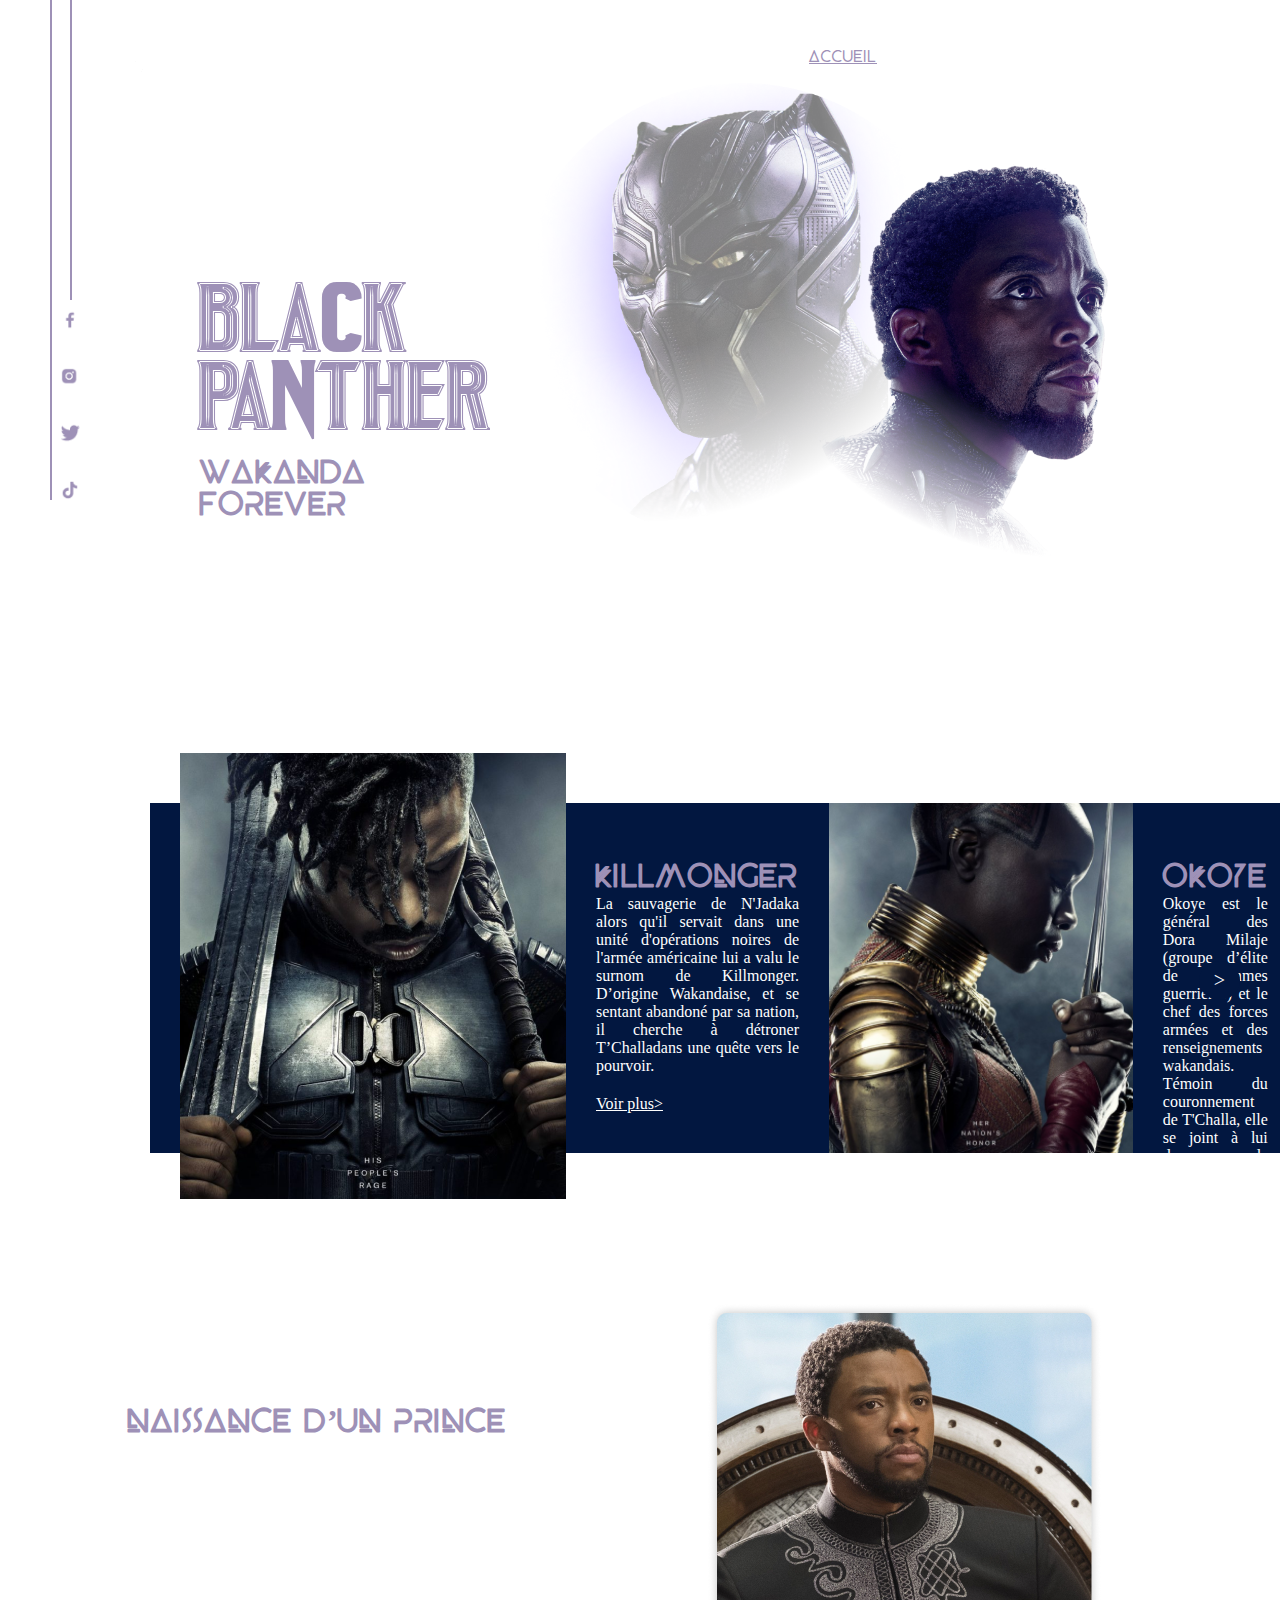
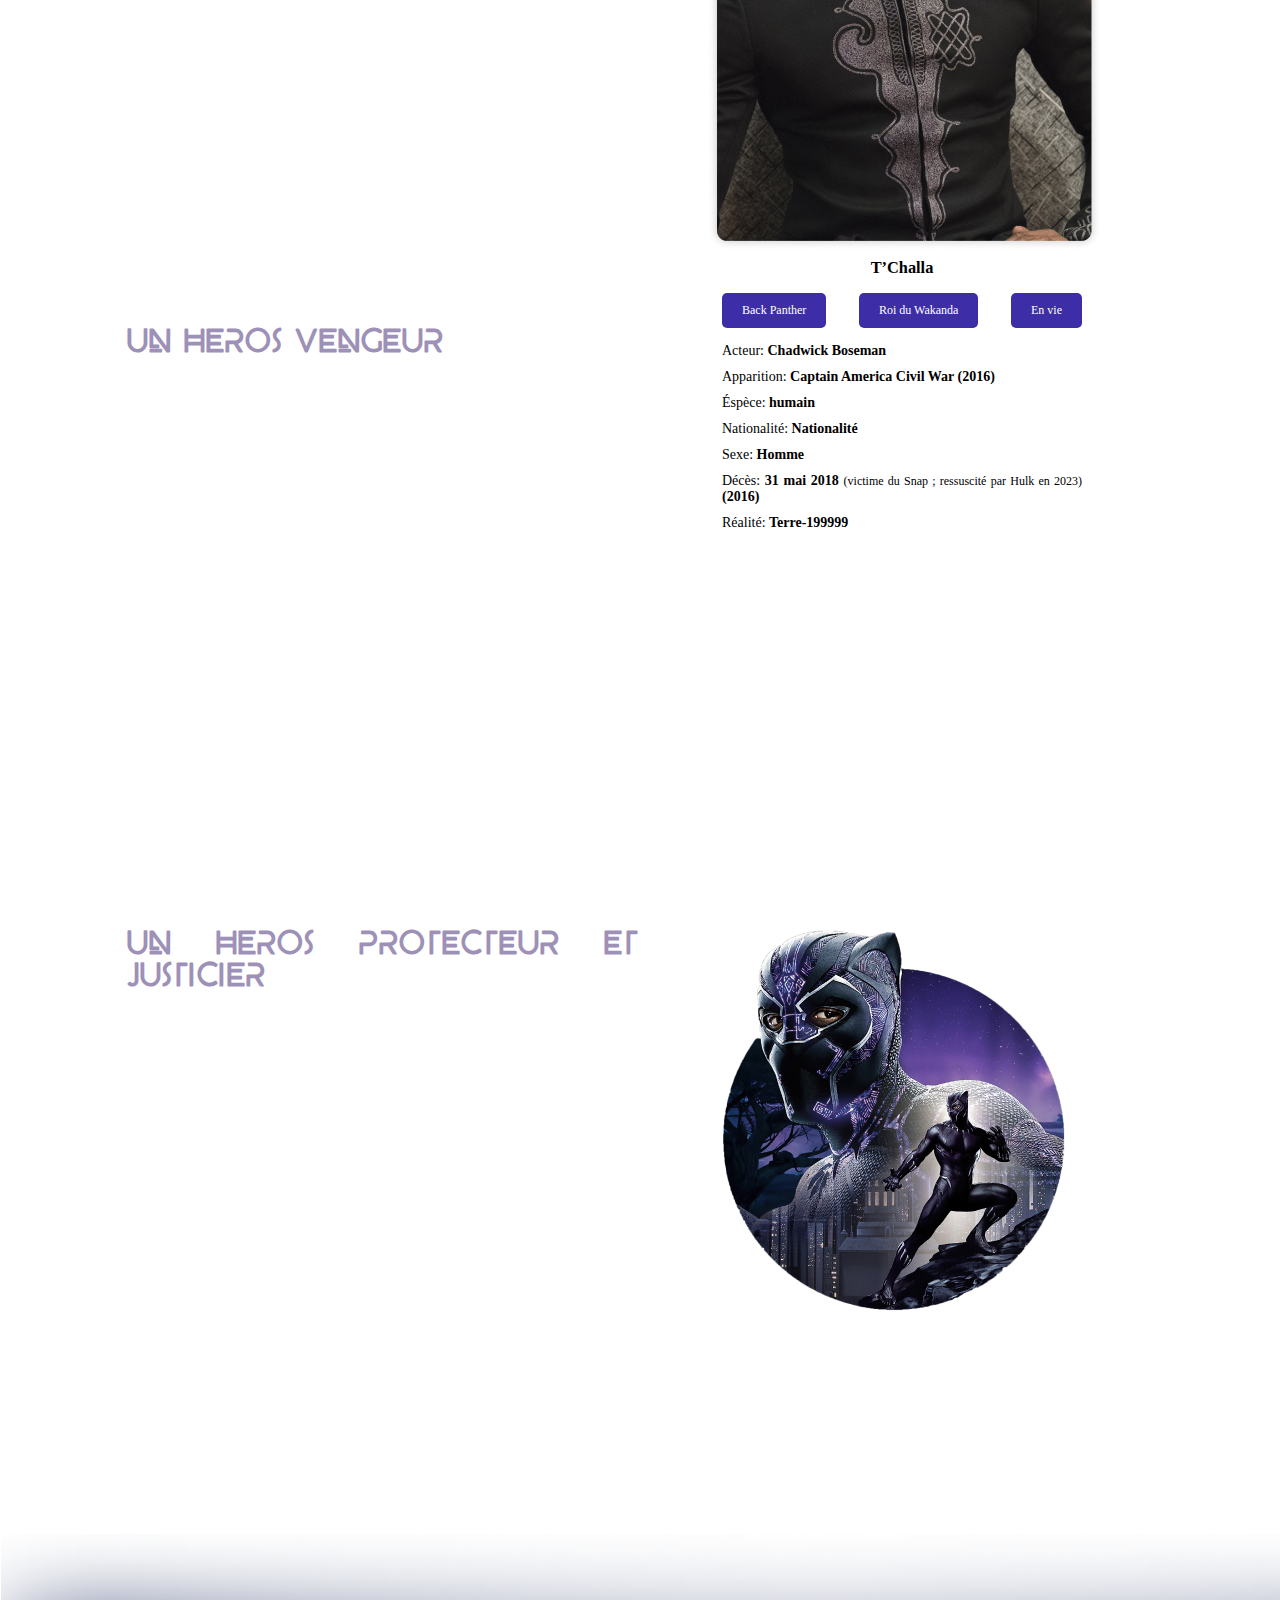
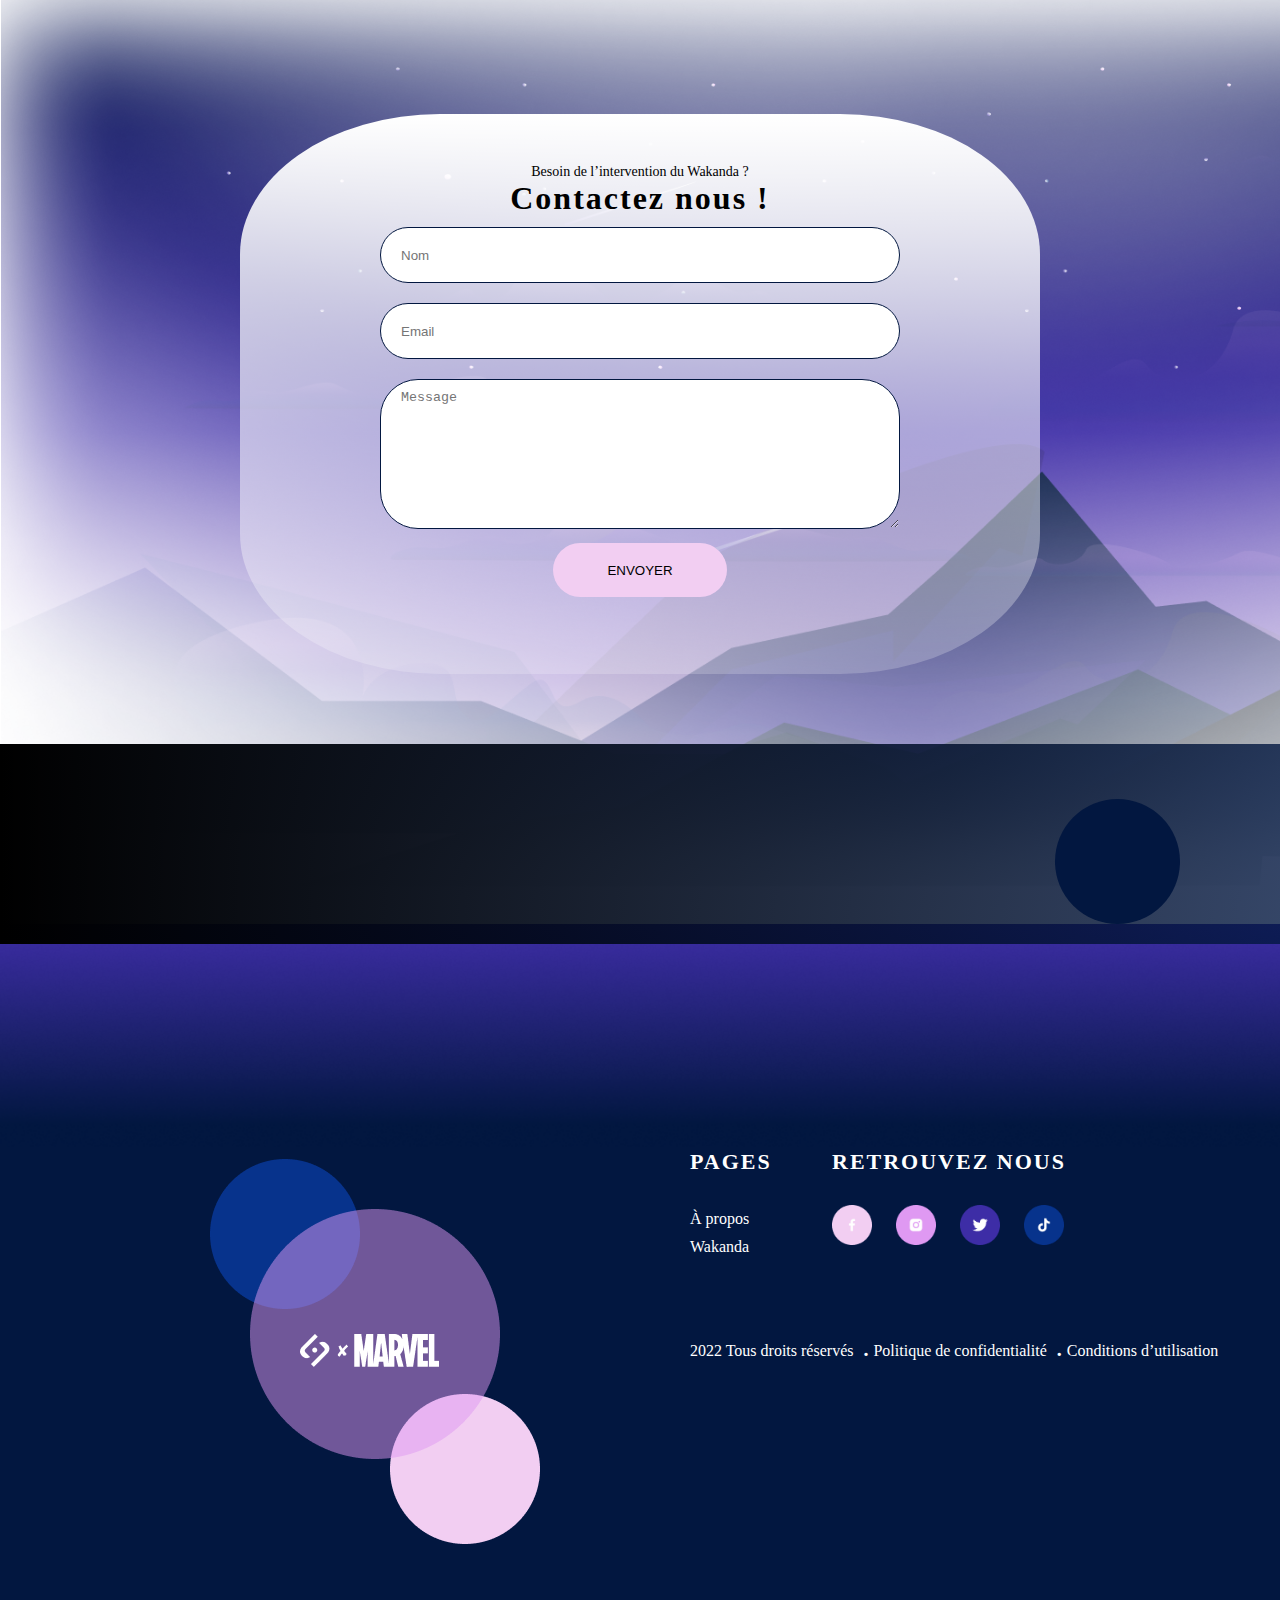
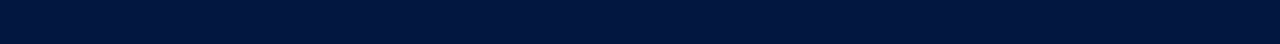
==== index.html @ d8a6af79 "first commit" ====
<!DOCTYPE html>
<html lang="fr">

<head>
  <meta charset="UTF-8">
  <meta http-equiv="X-UA-Compatible" content="IE=edge">
  <meta name="viewport" content="width=device-width, initial-scale=1.0">
  <link rel="stylesheet" href="./assets/css/styles.css">

  <title>BLACK PANTHER</title>
</head>

<body>
  <header>
    <nav>
      <img src="./assets/images/Allpages/footer2.png" alt="logo">
      <div>
        <ul>
          <li> <a href="#" class="active">ACCUEIL</a> </li>
          <li> <a href="./wakanda.html">WAKANDA</a> </li>
          <li> <a href="./enigme.html">ENIGME</a> </li>
        </ul>
      </div>
    </nav>

    <!-- PAGE HERO -->
    <div id="hero">
      <div class="hero-left">
        <h1>BLACK PANTHER</h1>
        <h2>WAKANDA FOREVER</h2>
        <p class="hero-text">
          En plus d'être un film qui fait la part belle aux héroïnes, Black Panther rend
          hommage aux cultures africaine et afro-américaine. On y évoque le racisme,la colonisation et
          les violences contre les afro-américains. Ce film marque tout unegénération, “c’est 100%
          africain et c’est parfait”.
        </p>
        <p class="seemore-link">
          <a href="#">Voir plus> </a>
        </p>
      </div>

      <div class="hero-right">
        <img src="./assets/images/Accueil/Pantherhome1..png" alt="Black Panther">
      </div>
    </div>

    <!-- FLOATING ELEMENT -->
    <div id="floating">
      <div class="line1 lines"></div>
      <div class="line2 lines"></div>
      <div class="side-icons">
        <img src="./assets/images/Allpages/icon_facebook.png" alt="facebook">
        <img src="./assets/images/Allpages/icon_instagram.png" alt="instagram">
        <img src="./assets/images/Allpages/icon_twitter.png" alt="twitter">
        <img src="./assets/images/Allpages/icon_tiktok.png" alt="tiktok">
      </div>
    </div>

  </header>

  <main id="acceuil">
    <!-- DESCRIPTION SECTION -->
    <section id="descritpion-section">
      <div class="next-button">
        <span>></span>
      </div>
      <!-- KILLMONGER -->
      <div class="inside-desc section-killmonger">
        <div class="box-img-killmonger">
          <img src="./assets/images/Accueil/Pantherhome2.png" alt="killmonger">
        </div>
        <div class="inside-text">
          <h2>KILLMONGER</h2>
          <p>
            La sauvagerie de N'Jadaka alors qu'il servait dans une
            unité d'opérations noires de l'armée américaine lui a
            valu le surnom de Killmonger. D’origine Wakandaise,
            et se sentant abandoné par sa nation, il cherche à
            détroner T’Challadans une quête vers le pourvoir.
          </p>
          <p class="seemore-link">
            <a href="#">Voir plus> </a>
          </p>
        </div>
      </div>

      <!-- MIDDLE IMAGE -->
      <div class="inside-desc">
        <img src="./assets/images/Accueil/Pantherhome3.png" alt="image">
      </div>

      <!-- OKOYE -->
      <div class="inside-desc">
        <div class="inside-text">
          <h2>OKOYE</h2>
          <p>
            Okoye est le général des Dora Milaje (groupe d’élite
            de femmes guerrières) et le chef des forces armées et
            des renseignements wakandais. Témoin du couronnement de T'Challa,
            elle se joint à lui dans de nombreuses aventures.
          </p>
          <p class="seemore-link">
            <a href="#">Voir plus> </a>
          </p>
        </div>
        <div class="last-image">
          <img src="./assets/images/Accueil/Pantherhome4.png" alt="killmonger">
        </div>
      </div>
    </section>

    <!-- ARTICLES -->
    <section class="article-container">
      <!-- LEFT SIDE -->
      <div class="left-article">
        <article>
          <!-- PRINCE'S BRITH -->
          <div>
            <h2>Naissance d’un prince</h2>
            <p>
              T'Challa est né au Wakanda, un pays isolationniste situé en Afrique,
              du monarque régnant T'Chaka et de sa femme Ramonda. Il a finalement eu une soeur
              cadette nommée Shuri. S'entraînant toute sa vie pour prendre la place de son père
              en tant que prochain Black Panther, T'Challa est devenu un homme avec un esprit très actif
              et malgré tous les efforts de T'Chaka, une grande aversion pourla politique.
            </p>
            <p>
              T'Challa est poli, respectueux et très attentionné envers les gens qu'il côtoie et qu'il considère comme
              ses amis. Il est démontré qu'il a un grand respect envers les autres, en particulier envers son père,
              T'Chaka.
              Il honore la tradition et les principes du Wakanda et est prêt à agir chaque fois quecela est nécessaire.À
              la mort de
              son père, il était disposé et prêt à prendre la place qui lui revenait en tant que roi du Wakanda. Bien
              qu'il ne semble pas
              privilégier les combats, il a très vite tenté de venger la mort de son père. Combattant honorable,
              T'Challa respecte ses
              adversaires et est prêt à épargner la vie de ses ennemis. Cela étant dit,il n'est pas opposé à tuer ses
              adversaires dans un
              combat et n'essaie pas toujours d'éviter les mesures mortelles de les neutraliser.
            </p>
            <p class="citation">
              « Toute ma vie, je l'ai regardé porter le costume. Il pouvait soulever un homme à une seule main et courir
              aussi vite qu'un zèbre. Puis il m'a dit qu'il était trop vieux pour continuer à endosser le rôle de Black
              Panther; il me l'a
              alors passé afin de simplement rester roi.
              <br />
              - Il me disait qu'il ne pouvait plus rentrer dans le costume. » <br />
              - T'Challa et Zuri
            </p>
          </div>

          <!-- A HERO -->
          <div>
            <h2>un heros vengeur</h2>
            <p class="citation">
              « La mort, dans notre culture, n'est pas la fin. Pour nous, c'est plutôt un point de départ. Le défunt n'a
              qu'à tendre les
              bras; et Bast et Sekhmet le guident jusqu'à l'entrée de la grande vallée où il résidera à tout jamais.
              <br />
              – C'est une vision très pacifique. <br />
              – À l'image de mon père. Je ne suis pas mon père. » <br />
              — T'Challa et Natasha Romanoff
            </p>
            <p>
              Suite à la mort de son père dans l'attentat à la bombe orchestré par Helmut Zemo, terroriste souhaitant la
              chute des Avengers, T'Challa avait entrepris de tuer le Soldat de l'hiver, qui était largement considéré
              (à tort)
              comme responsable de l'attaque. Au cours de sa tentative de trouver le Soldat de l'hiver, Black Panther
              avait rejoint une
              guerre civile entre les Avengers,où il s'était rangé du côté d'Iron Man. T’Challa est alors animé par son
              désir de vengeance de la
              mort de son père, ce qu’ilpartage avec Iron Man, tous deux victimes del’assassinat de leurs parents.
            </p>
            <p>
              Cependant, Black Panther apprend finalement en capturant Zemo, que c’était lui le seul responsable de la
              mort de son
              père, et que le Soldat de l’hiver n’était alors qu’une arme entre les mains de Zemo. Se rendant compte de
              la supercherie ainsi que de la voie sombre de la vengeance, T’Challa se promet de ne plus permettre aux
              désirs de
              vengeance de le consumer à nouveau.
            </p>
            <p class="citation">
              « Quelle est la meilleure façon de protéger le Wakanda ? Je dois devenir un grand roi baba, comme tu
              l'étais. <br />
              – Tu devras lutter. Pour ça, il te faudra t'entourer de personnes de confiance. Tu es un homme bon, avec
              un grand
              coeur. C'est difficile pour un homme bon d'être roi. » <br />
              — T'Challa et T'Chaka
            </p>
          </div>

          <!-- A HERO A PROTECTOR -->
          <div>
            <h2>un heros PROTECTEUR ET JUSTICIER</h2>
            <p class="citation">
              « Tu as eu tort ! Vous avez tous eu tort ! Il ne fallait pas tourner le dos au reste du monde. Nous avons
              laissé la peur
              d’être découverts nous empêcher de faire ce qui était juste. Non père, non je ne peux pas rester ici avec
              toi. Tant qu’il
              sera sur le trône, je ne saurai trouver le repos. C’est un monstre et c’est nous qui l’avons créé. Il faut
              que je reprenne
              le pouvoir, il le faut ! Il faut que je corrige ces injustices. » <br />
              - T'Challa à T'Chaka
            </p>
            <p>
              Il y a des siècles, alors que cinq tribus africaines se disputaient une météorite composée de vibranium
              métallique
              extraterrestre, un chaman guerrier Bashenga, guidé par la déesse panthère Bast, ingère une herbe en forme
              de cœur
              affectée par le métal et acquiert des capacités surhumaines. Devenu le premier "Black Panther", il unit
              toutes les tribus sauf
              la tribu des Jabari, et forme la nation du Wakanda. Au fil du temps, les Wakandains utilisent le vibranium
              pour développer
              une technologie de pointe tout en s'isolant du reste du monde et en se faisant passer pour un pays du
              tiers monde
            </p>
            <p>
              Après les événements qui se sont déroulés dans "Captain America : Civil War", T'Challa revient chez lui
              prendre sa place sur
              le trône du Wakanda, une nation africaine technologiquement très avancée. Néanmoins, T’Challa se retrouve
              rapidement
              mis au défi pour obtenir le trône. Une fois couronné il espère accomplir une tâche que son père n’aura pas
              pu mener à son
              terme : capturer Ulysse Klaw un voleur qui a volé du vibranium. Cette traque l’amènera à faire équipe avec
              l’agent de la CIA
              Everett Ross et les membres de la Dora Milaje, les forces spéciales du Wakanda. Il découvira également un
              secret enfoui
              sur sa famille qui lui fera prendre conscience de la nécessité de s’ouvrir au monde exterieur afin de ne
              pas répeter les
              erreurs de son père.
            </p>
          </div>
        </article>
      </div>

      <!-- RIGHT SIDE -->
      <div class="right-article">

        <div class="card">

          <div class="card-img">
            <img src="./assets/images/Accueil/Pantherhome5.png" alt="T’Challa">
          </div>

          <div class="card-description">
            <h3>T’Challa</h3>
            <div class="card-buttons">
              <span>Back Panther</span>
              <span>Roi du Wakanda</span>
              <span>En vie</span>
            </div>
            <ul>
              <li>Acteur: <b>Chadwick Boseman</b></li>
              <li>Apparition: <b>Captain America Civil War (2016)</b></li>
              <li>Éspèce: <b>humain</b></li>
              <li>Nationalité: <b>Nationalité</b></li>
              <li>Sexe: <b>Homme</b></li>
              <li>
                Décès: <b>31 mai 2018 </b> <span class="card-mini-text"> (victime du Snap ; ressuscité par Hulk
                  en 2023) </span>
                <b> (2016)</b>
              </li>
              <li>Réalité: <b>Terre-199999</b></li>
            </ul>
          </div>

        </div>

        <div class="after-card">
          <img src="./assets/images/Accueil/Pantherhome6.png" alt="T’Challa">
        </div>

      </div>
    </section>
    <div class="clearfix"></div>
    <!-- CONTACT SECTION -->
    <div id="contact-section">
      <div class="box-contact">
        <div>
          <p>Besoin de l’intervention du Wakanda ?</p>

          <h2>Contactez nous ! </h2>
          <form action="">
            <div>
              <input type="text" class="contact-input input-text" name="" id="" placeholder="Nom">
            </div>
            <div>
              <input type="email" class="contact-input input-text" name="" id="" placeholder="Email">
            </div>
            <div>
              <textarea name="" id="" cols="30" rows="10" class="contact-input input-area"
                placeholder="Message"></textarea>
            </div>
            <div class="send-button">
              <input type="submit" value="ENVOYER">
            </div>
          </form>
        </div>
      </div>
    </div>

  </main>
  <footer>
    <div class="black-banner"></div>
    <div class="circle-banner"></div>

    <div class="footer-left">
      <img src="./assets/images/Allpages/footer1.png" class="circle-image" alt="cercles">
      <img src="./assets/images/Allpages/footer2.png" class="marvel-image" alt="marvel">
    </div>

    <div class="footer-right">
      <div class="up-part">
        <div>
          <h3>PAGES</h3>
          <p>À propos</p>
          <p>Wakanda</p>
        </div>
        <div class="box-icons">
          <h3>RETROUVEZ NOUS</h3>
          <div class="footer-icons">
            <img src="./assets/images/Allpages/footer3.png" alt="facebook">
            <img src="./assets/images/Allpages/footer4.png" alt="instagram">
            <img src="./assets/images/Allpages/footer5.png" alt="twitter">
            <img src="./assets/images/Allpages/footer6.png" alt="tiktok">
          </div>
        </div>

      </div>
      <div class="down-part">
        <ul>
          <li>2022 Tous droits réservés</li>
          <li> <span class="dots">.</span> Politique de confidentialité</li>
          <li> <span class="dots">.</span> Conditions d’utilisation</li>
        </ul>
      </div>
    </div>
  </footer>
</body>

</html>
---- assets/css/styles.css ----
@charset "UTF-8";
@font-face {
  font-family: "panthera";
  src: url("../fonts/PantheraRegular-MVZ9J.ttf");
}
@font-face {
  font-family: "beyno";
  src: url("../fonts/BEYNO.otf");
}
@font-face {
  font-family: "wakanda";
  src: url("../fonts/WakandaForever-Regular.ttf");
}
:root {
  --white-color: #FFF;
  --light-pink: #F2CEF2;
  --gray-color: #9E91B7;
  --light-purple: #DF99F2;
  --middle-purple: #3D2DA6;
  --middle-blue: #07338C;
  --middle-black: #021740;
}

* {
  margin: 0;
  padding: 0;
  box-sizing: border-box;
}

body {
  background-image: url("../images/Allpages/arrière_plan.png");
  background-position: top center;
  background-repeat: no-repeat;
  background-size: cover;
  color: var(--white-color);
  font-family: "cantarell";
  text-align: justify;
  display: block;
}
body h1,
body h2 {
  color: var(--gray-color);
}
body h1 {
  font-family: "panthera";
  font-size: 68px;
}
body h2 {
  font-family: "beyno";
  font-size: 32px;
}
body .citation {
  font-size: 14px;
}

nav li a {
  cursor: pointer;
  text-decoration: none;
  color: var(--white-color);
}

.nav-wakanda {
  padding: 25px 0 50px 0;
}

.active {
  color: var(--gray-color);
  text-decoration: underline;
}

header {
  position: relative;
}
header nav {
  font-family: "beyno", "cantarell";
  color: var(--white-color);
  display: flex;
  justify-content: space-between;
  width: 85%;
  margin: 0 auto;
  padding-top: 50px;
}
header nav div ul {
  list-style: none;
}
header nav div ul li {
  display: inline;
  padding-right: 50px;
}
header #hero {
  position: relative;
  height: 80vh;
}
header #hero h2 {
  padding: 20px 0;
  padding-bottom: 30px;
}
header #hero .hero-left {
  position: relative;
  float: left;
  width: 40%;
  height: 100%;
  padding: 200px 0;
  padding-left: 200px;
}
header #hero .hero-left .hero-text {
  padding-right: 70px;
  text-align: justify;
}
header #hero .hero-right {
  position: relative;
  float: left;
  width: 60%;
  height: 100%;
}
header #hero .hero-right img {
  position: relative;
  width: 100%;
}
header #hero div a {
  padding-top: 20px;
  color: var(--white-color);
}
header #floating .lines {
  position: absolute;
  top: 0;
  width: 2px;
  background-color: var(--gray-color);
}
header #floating .line1 {
  left: 50px;
  height: 500px;
}
header #floating .line2 {
  left: 70px;
  height: 300px;
}
header #floating .side-icons {
  height: 190px;
  position: absolute;
  top: 310px;
  left: 60px;
  display: flex;
  flex-direction: column;
  justify-content: space-between;
}
header #floating .side-icons img {
  width: 20px;
}
header #hero-wakanda {
  background: url("../images/Wakanda/Pantherwakanda1.png");
  background-repeat: no-repeat;
  background-size: cover;
  object-fit: cover;
  height: 100vh;
  width: 100%;
  position: relative;
}
header #hero-wakanda .hero-text {
  width: 50%;
  padding: 300px 50px 0 200px;
}
header #hero-wakanda .hero-text h1 {
  font-family: "beyno";
  font-weight: 100;
}
header #hero-wakanda .hero-text h2 {
  font-family: "wakanda";
  letter-spacing: 10px;
}
header #hero-wakanda .hero-text p {
  padding: 50px 0;
  width: 450px;
}

.seemore-link {
  padding-top: 20px;
}
.seemore-link a {
  color: var(--white-color);
}

.clearfix {
  clear: both;
}

.contact-input {
  width: 520px;
  height: 56px;
  border-radius: 38px;
  color: black;
  border: 1px solid var(--middle-black);
  padding: 10px 0 0 20px;
  margin: 10px 0;
}

.input-text {
  padding-top: 0;
}

input[type=submit] {
  width: 174px;
  height: 54px;
  border-radius: 38px;
  background-color: var(--light-pink);
  border: none;
}
input[type=submit]:hover {
  box-shadow: 0 0 10px var(--middle-blue);
}

main#acceuil #descritpion-section {
  position: relative;
  display: flex;
  height: 350px;
  margin-left: 150px;
  margin-bottom: 150px;
  background-color: var(--middle-black);
}
main#acceuil #descritpion-section .next-button {
  position: absolute;
  top: 45%;
  right: 40px;
  background-color: var(--middle-black);
  z-index: 2;
  font-size: 20px;
  padding: 8px 15px;
  border-radius: 50%;
}
main#acceuil #descritpion-section .inside-desc {
  display: flex;
}
main#acceuil #descritpion-section .inside-desc .last-image {
  position: relative;
}
main#acceuil #descritpion-section .inside-desc .last-image img {
  height: 100%;
}
main#acceuil #descritpion-section .inside-text {
  padding: 60px 30px;
  text-align: justify;
  font-size: 16px;
}
main#acceuil #descritpion-section .box-img-killmonger {
  position: relative;
  padding-left: 30px;
}
main#acceuil #descritpion-section .box-img-killmonger img {
  margin-top: -50px;
}
main#acceuil .article-container {
  width: 80%;
  margin: 0 auto;
  position: relative;
}
main#acceuil .article-container article p {
  padding: 20px 0;
}
main#acceuil .article-container .left-article,
main#acceuil .article-container .right-article {
  float: left;
  width: 50%;
  position: relative;
}
main#acceuil .article-container .left-article {
  padding-top: 100px;
}
main#acceuil .article-container .right-article {
  position: relative;
  display: flex;
  flex-direction: column;
  justify-content: space-between;
  height: auto;
}
main#acceuil .article-container .right-article .card {
  color: black;
  width: 500px;
  margin: 0 0 0 auto;
}
main#acceuil .article-container .right-article .card .card-img {
  position: absolute;
  top: 0;
  right: 50px;
}
main#acceuil .article-container .right-article .card-description {
  margin-top: 300px;
  background-color: var(--white-color);
  padding: 250px 70px 100px 70px;
  border-radius: 10px;
  font-size: 14px;
}
main#acceuil .article-container .right-article .card-description ul li {
  list-style: none;
  padding: 5px 0;
}
main#acceuil .article-container .right-article .card-description h3 {
  padding: 5px 0;
  text-align: center;
}
main#acceuil .article-container .right-article .card-description .card-mini-text {
  font-size: 12px;
}
main#acceuil .article-container .right-article .card-description .card-buttons {
  padding: 10px 0;
  display: flex;
  justify-content: space-between;
}
main#acceuil .article-container .right-article .card-description .card-buttons span {
  background-color: var(--middle-purple);
  color: var(--white-color);
  padding: 10px 20px;
  font-size: 12px;
  border-radius: 5px;
}
main#acceuil .article-container .right-article .after-card {
  position: relative;
  padding-top: 250px;
  display: flex;
  justify-content: flex-end;
}
main#acceuil #contact-section {
  background: url("../images/Accueil/Pantherhome7.png");
  background-repeat: no-repeat;
  background-size: cover;
  height: 110vh;
  display: flex;
  justify-content: center;
  padding: 180px 0 250px 0;
}
main#acceuil #contact-section .box-contact {
  color: black;
  background: linear-gradient(to bottom, #fff, rgba(255, 255, 255, 0.2));
  width: 800px;
  border-radius: 25%;
  padding: 50px 0;
  display: flex;
  justify-content: center;
}
main#acceuil #contact-section .box-contact div p,
main#acceuil #contact-section .box-contact div h2 {
  text-align: center;
  font-family: "cantarell";
}
main#acceuil #contact-section .box-contact div p {
  font-size: 14px;
}
main#acceuil #contact-section .box-contact h2 {
  color: black;
  letter-spacing: 2px;
}
main#acceuil #contact-section .box-contact .input-area {
  height: 150px;
}
main#acceuil #contact-section .box-contact .send-button {
  display: flex;
  justify-content: center;
}

footer {
  background-image: url("../images/Allpages/back_footer.png");
  background-repeat: no-repeat;
  background-size: cover;
  display: flex;
  height: 80vh;
  position: relative;
}
footer .footer-left {
  position: relative;
  width: 50%;
}
footer .footer-left .circle-image {
  position: absolute;
  bottom: 100px;
  right: 100px;
}
footer .footer-left .marvel-image {
  position: absolute;
  top: 57%;
  right: 200px;
}
footer .footer-right {
  width: 50%;
  padding: 225px 50px;
}
footer .footer-right .up-part {
  display: flex;
  justify-content: space-between;
  width: 80%;
  padding-bottom: 70px;
}
footer .footer-right .up-part h3 {
  font-size: 22px;
  letter-spacing: 2px;
  padding-bottom: 30px;
}
footer .footer-right .up-part p {
  padding: 5px 0;
}
footer .footer-right .up-part .box-icons {
  width: 300px;
}
footer .footer-right .up-part .box-icons h3 {
  padding-left: 10px;
}
footer .footer-right .up-part .footer-icons img {
  padding: 0 10px;
  width: 60px;
}
footer .footer-right .down-part li {
  display: inline;
  padding-right: 5px;
}
footer .footer-right .down-part .dots {
  font-size: 28px;
}
footer .black-banner {
  background: linear-gradient(to right, black, rgba(2, 23, 64, 0.8));
  width: 100%;
  height: 200px;
  position: absolute;
  top: -180px;
}
footer .circle-banner {
  width: 125px;
  height: 125px;
  border-radius: 50%;
  position: absolute;
  top: -125px;
  right: 100px;
  background-color: var(--middle-black);
}

#hero-enigme {
  display: flex;
}
#hero-enigme .hero-left {
  width: 60%;
}
#hero-enigme .hero-left img {
  margin-top: -200px;
}
#hero-enigme .hero-right {
  width: 40%;
  padding-top: 300px;
  position: relative;
}
#hero-enigme .hero-right h2 {
  font-size: 60px;
  letter-spacing: 5px;
}
#hero-enigme .hero-right .hero-circle img.circle {
  position: absolute;
  bottom: 100px;
  right: 0;
  height: 50%;
  width: 110%;
}
#hero-enigme .hero-right .hero-circle img.line {
  position: absolute;
  bottom: 150px;
  right: 0;
  width: 110%;
}
#hero-enigme .hero-right .hero-circle .circle-text {
  position: absolute;
  bottom: 305px;
  right: 150px;
  width: 78%;
}

main#enigme {
  padding: 0 250px 250px 250px;
}
main#enigme .text-main-enigme {
  font-family: "wakanda";
  font-size: 43px;
  word-spacing: 20px;
}
main#enigme .wakanda {
  font-family: "wakanda";
  text-transform: uppercase;
}
main#enigme .text-wakanda {
  letter-spacing: 2px;
}
main#enigme h2 {
  padding-bottom: 50px;
}
main#enigme .enigme-text-left > p {
  padding: 15px 0;
}
main#enigme .box-main {
  display: flex;
}
main#enigme .box-main .enigme-text-left {
  width: 100%;
}
main#enigme .box-main .enigme-text-left .answer {
  padding-top: 100px;
}
main#enigme .box-main .enigme-text-left .answer p {
  padding: 10px 0;
}
main#enigme .box-main .enigme-text-left .answer .contact-input {
  color: var(--light-pink);
  background: none;
  border: 1px solid var(--light-pink);
}
main#enigme .box-main .enigme-text-left .answer input[type=submit]:hover {
  box-shadow: 0 0 20px var(--light-pink);
}
main#enigme .box-main .enigme-text-left .answer .send-button {
  padding-top: 50px;
  display: flex;
  justify-content: center;
  width: 85%;
}
main#enigme .box-main .enigme-text-right {
  position: relative;
}
main#enigme .box-main .enigme-text-right img {
  position: absolute;
  top: -80px;
  right: -80px;
  width: 100%;
}
main#enigme .box-main .enigme-text-right .text-wrapper {
  text-align: center;
  padding: 80px 10px 0 200px;
}
main#enigme .box-main .enigme-text-right .text-wrapper .subtitle {
  padding-bottom: 20px;
}

main#wakanda {
  display: flex;
  width: 80%;
  margin: 0 auto;
  padding: 200px 0 100px 0;
  position: relative;
}
main#wakanda h2 {
  font-weight: 100;
}
main#wakanda .left-section, main#wakanda .right-section {
  z-index: 2;
}
main#wakanda .left-section p, main#wakanda .right-section p {
  padding: 20px 0;
}
main#wakanda .left-section div.padded, main#wakanda .right-section div.padded {
  padding: 50px 0;
}
main#wakanda .left-section {
  width: 100%;
  padding-right: 50px;
}
main#wakanda .right-section {
  width: 100%;
  padding-left: 100px;
}
main#wakanda img.img-to-background {
  position: absolute;
  top: 0;
  border-radius: 50%;
  opacity: 0.4;
  background: var(--middle-black);
}

/*# sourceMappingURL=styles.css.map */
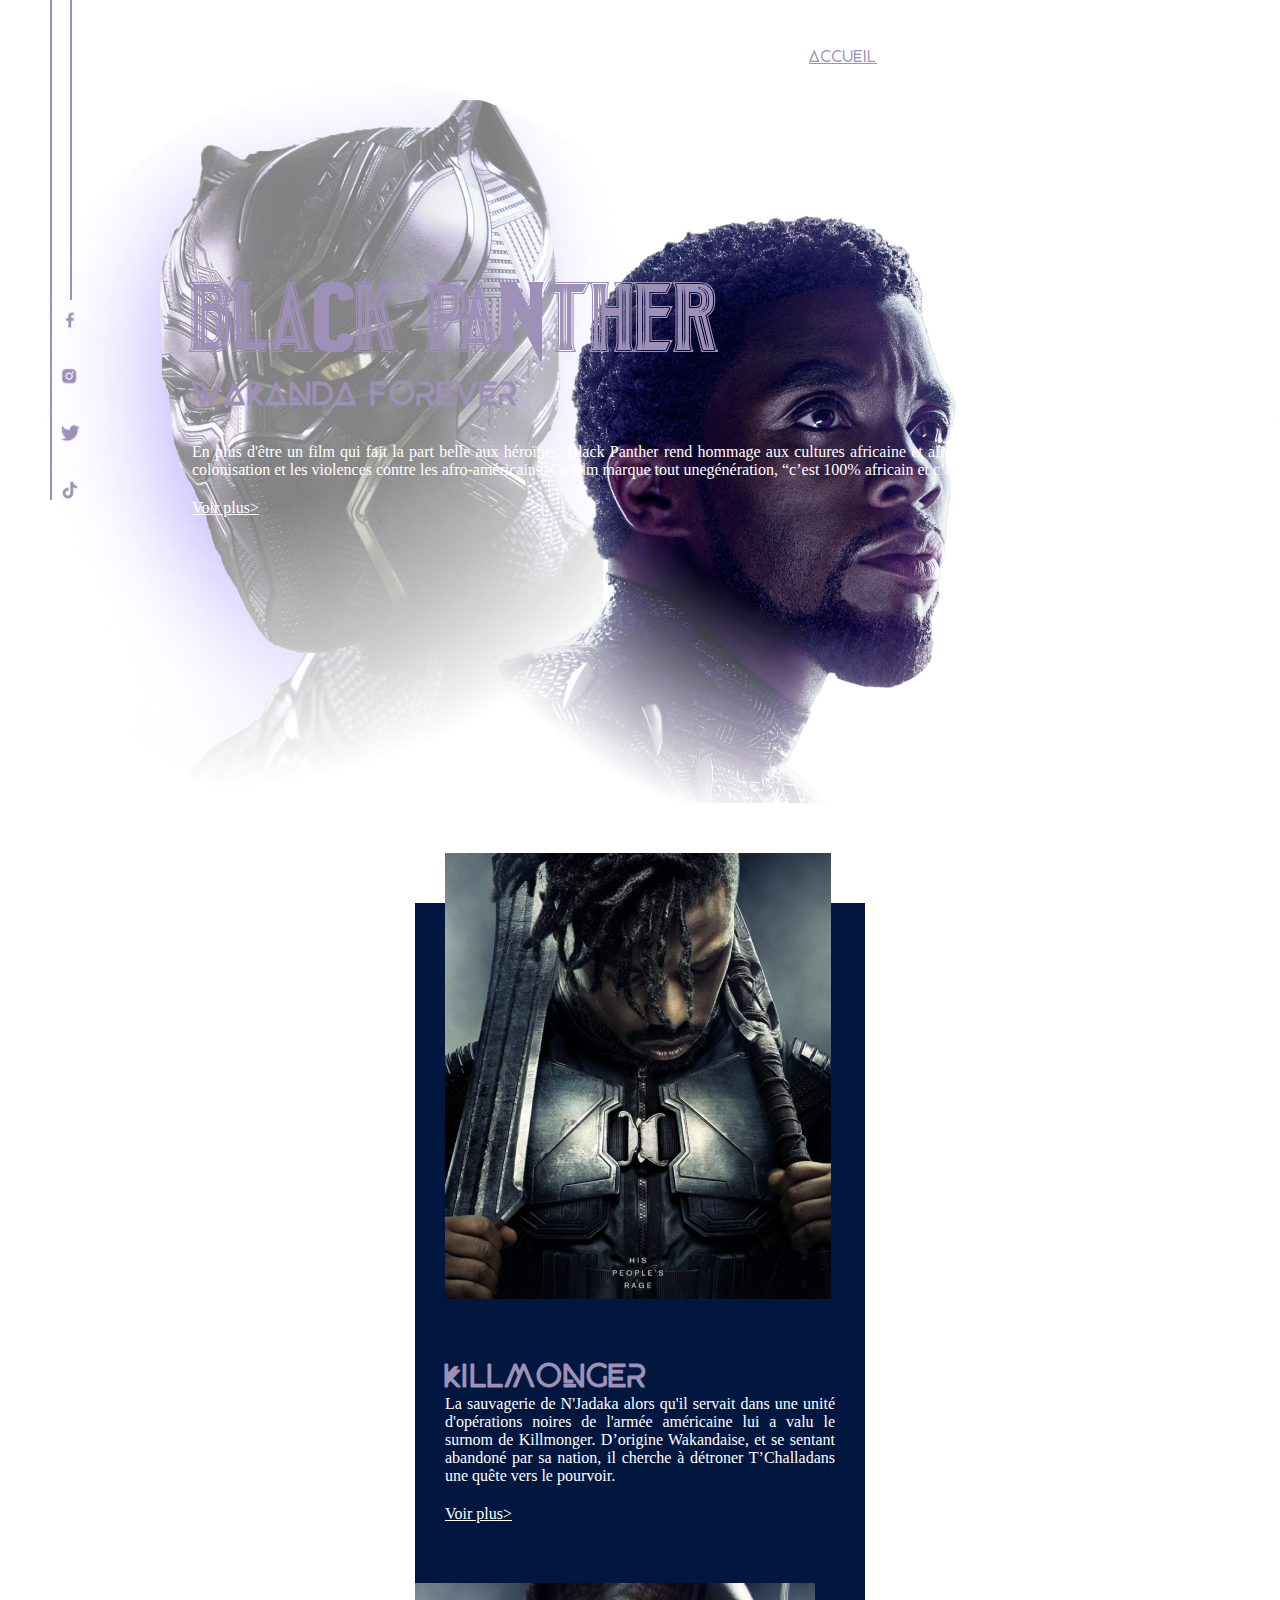
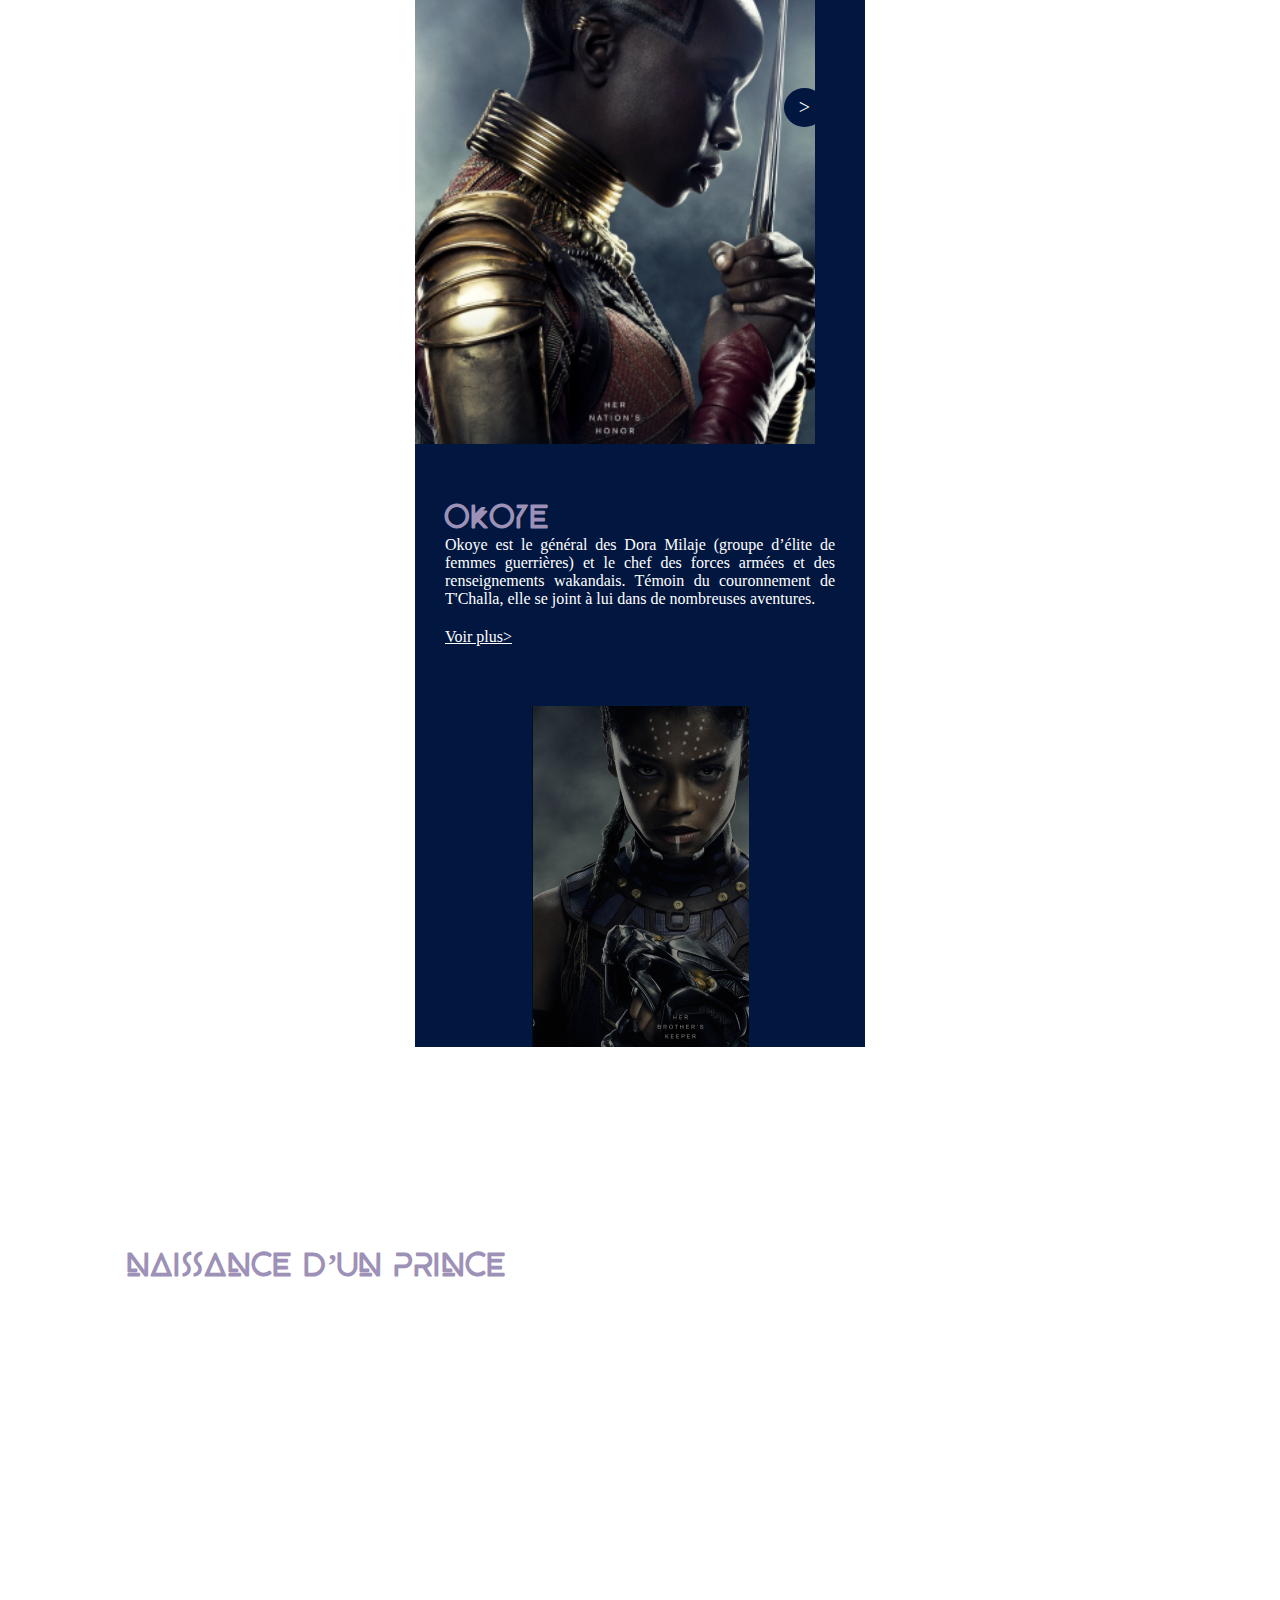
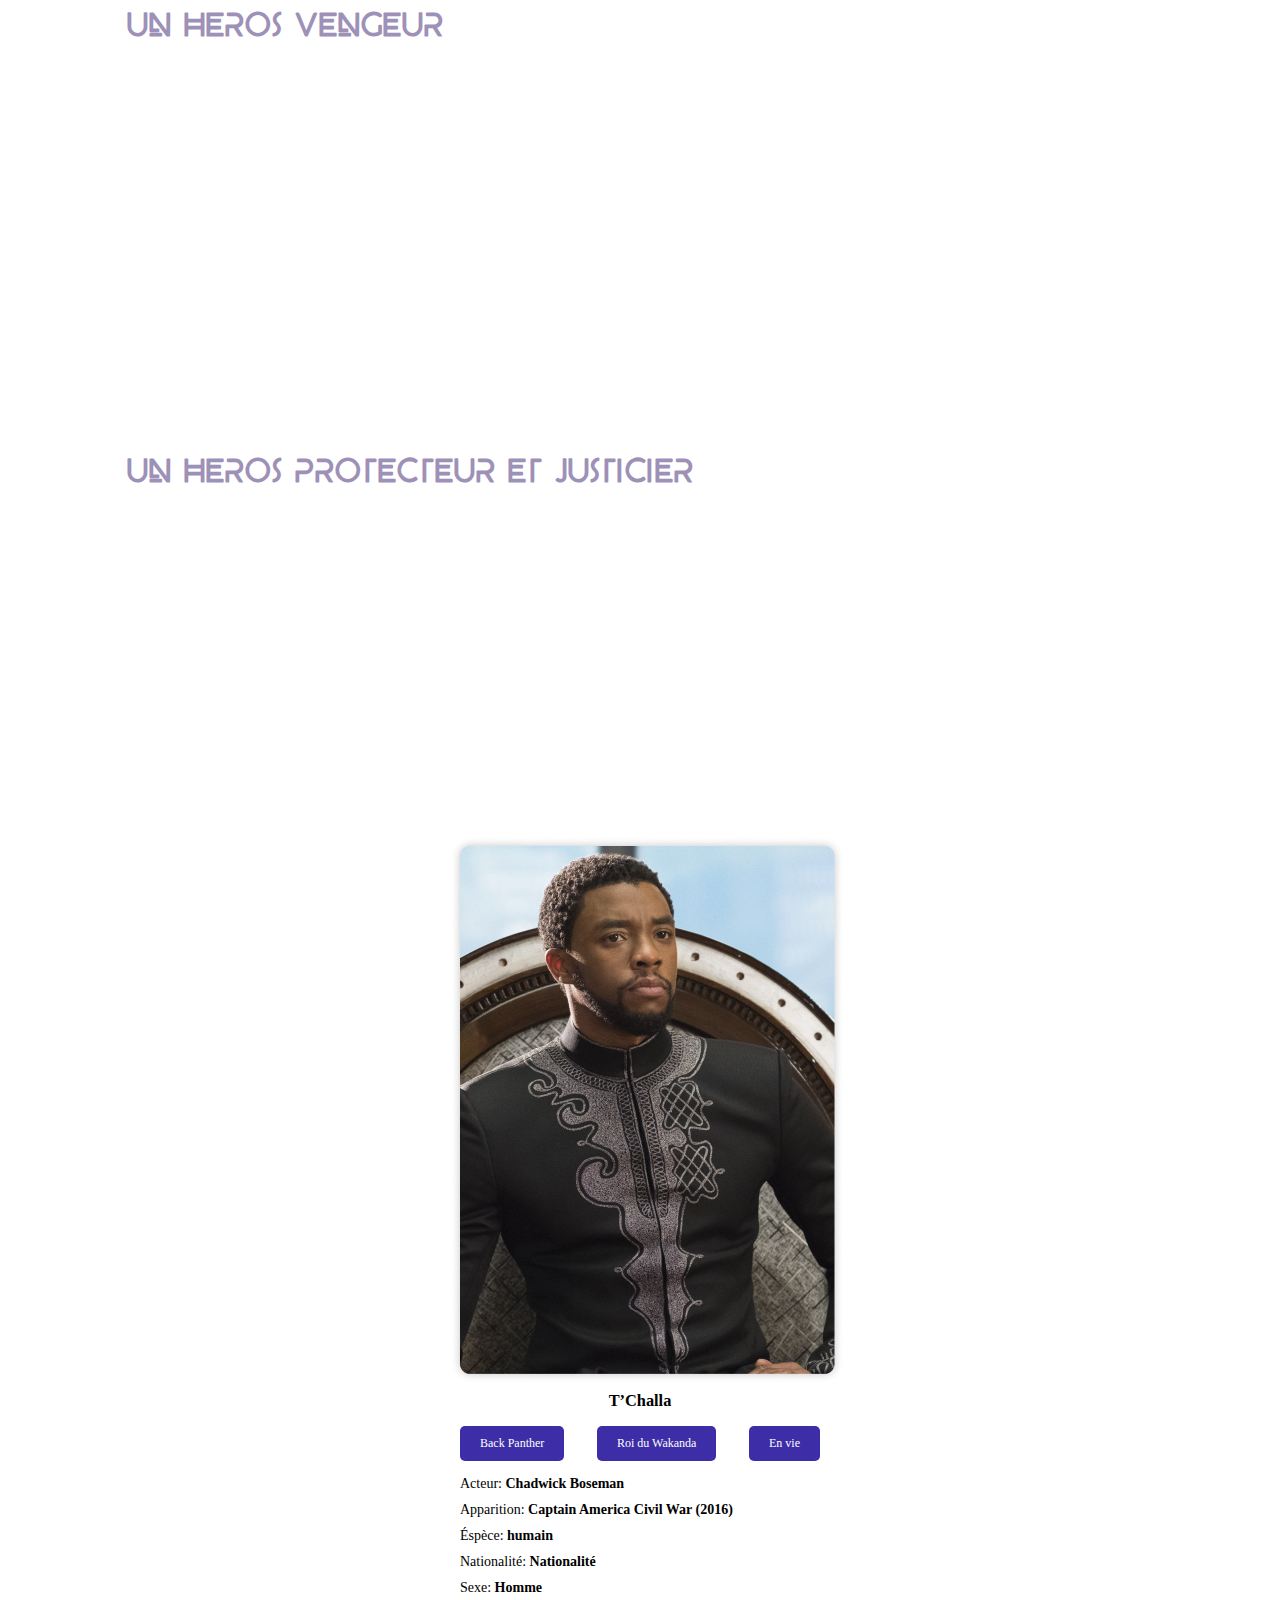
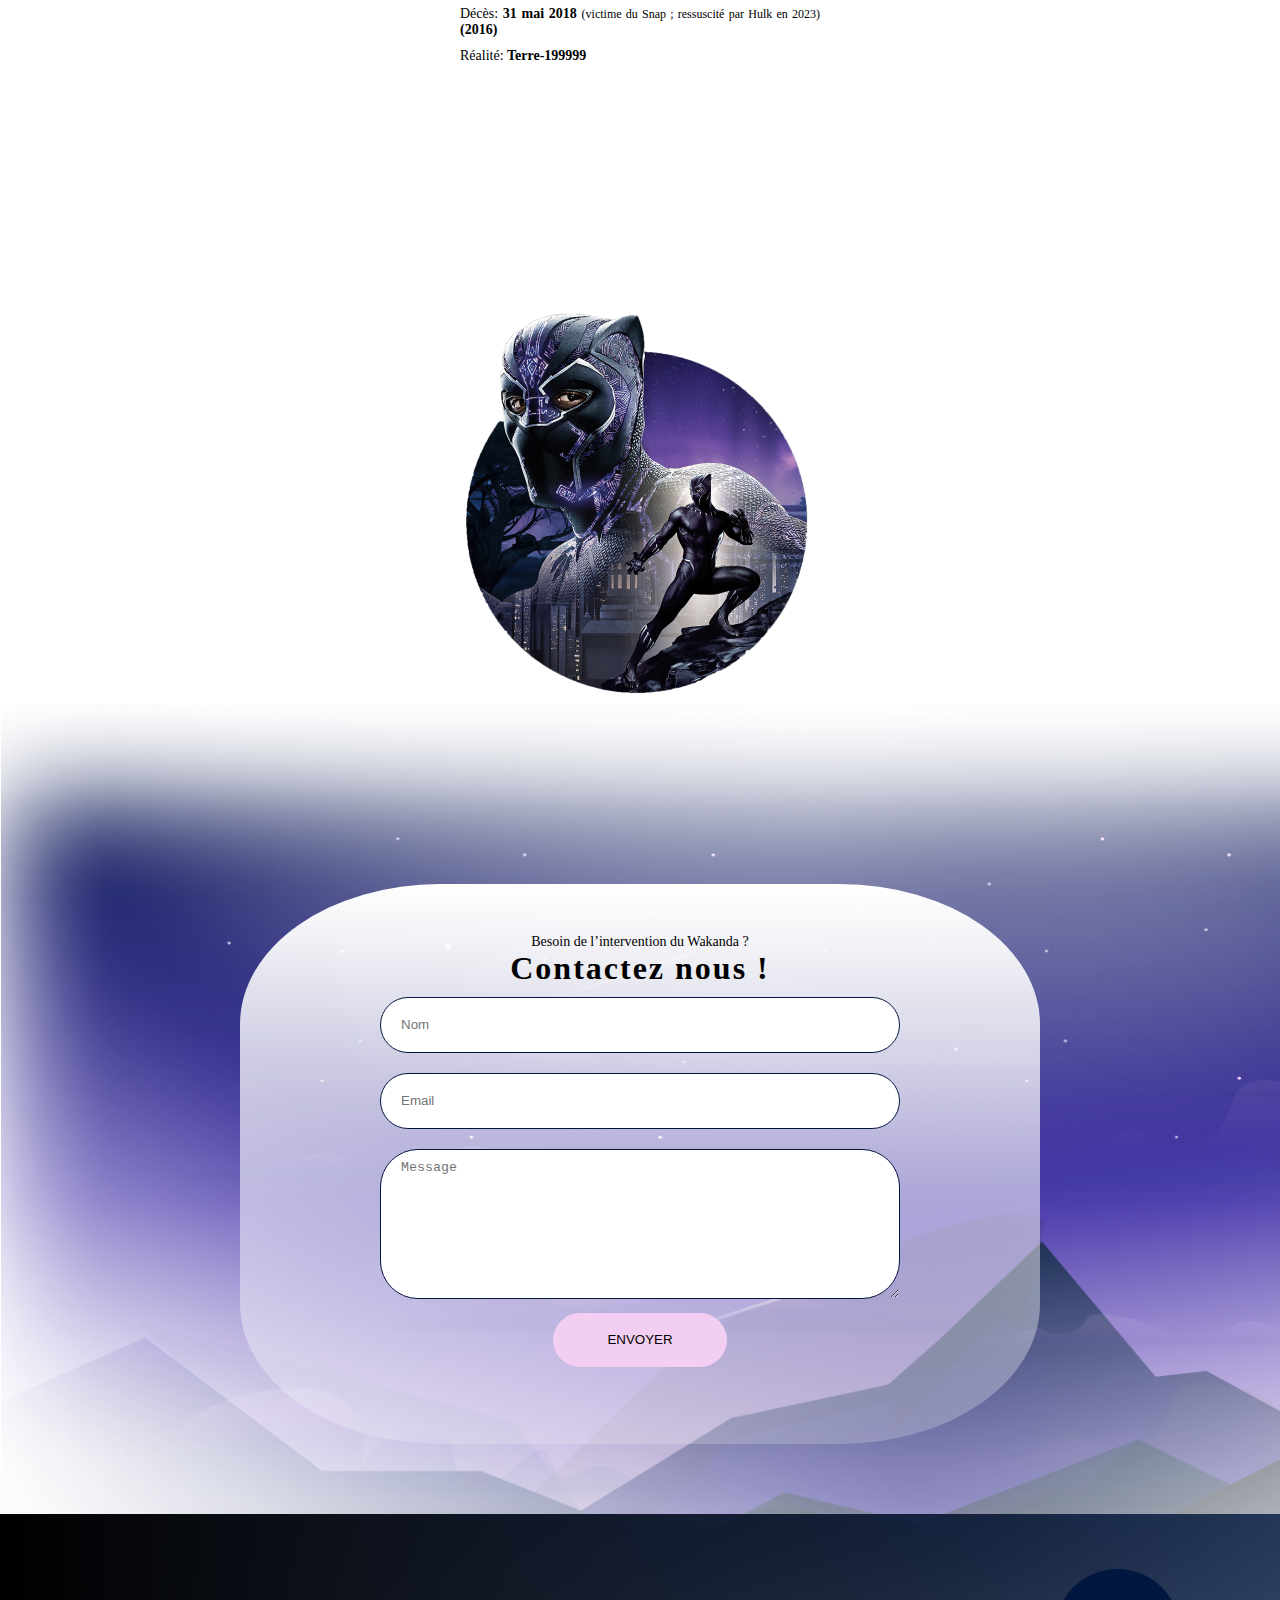
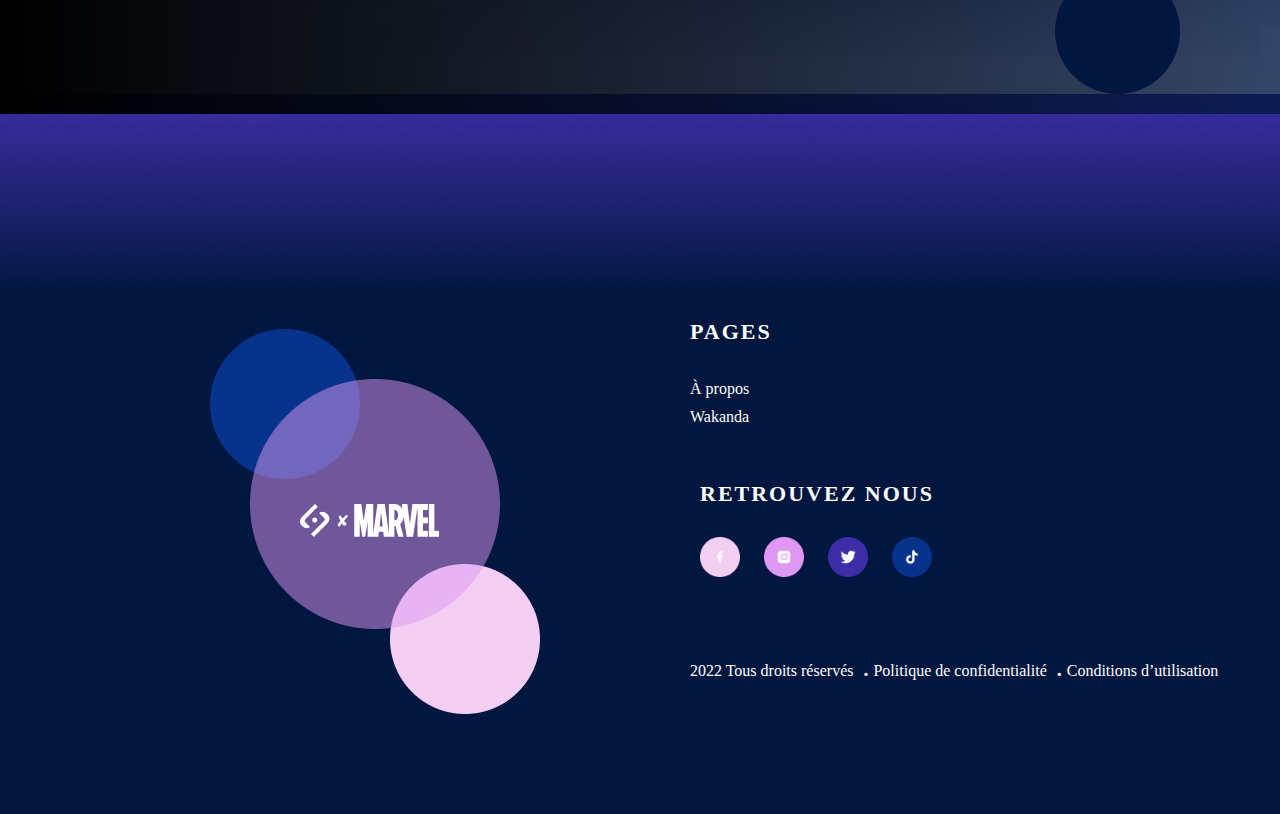
==== commit ec84497c: "feat: animate" ====
--- a/index.html
+++ b/index.html
@@ -292,7 +292,7 @@
                 placeholder="Message"></textarea>
             </div>
             <div class="send-button">
-              <input type="submit" value="ENVOYER">
+              <input type="button" class="submit" value="ENVOYER">
             </div>
           </form>
         </div>
--- a/assets/css/styles.css
+++ b/assets/css/styles.css
@@ -58,6 +58,10 @@
   text-decoration: none;
   color: var(--white-color);
 }
+nav li a:hover {
+  text-decoration: underline;
+  transition: all 0.8s;
+}
 
 .nav-wakanda {
   padding: 25px 0 50px 0;
@@ -198,15 +202,20 @@
   padding-top: 0;
 }
 
-input[type=submit] {
+input.submit {
   width: 174px;
   height: 54px;
   border-radius: 38px;
   background-color: var(--light-pink);
   border: none;
 }
-input[type=submit]:hover {
+input.submit:hover {
   box-shadow: 0 0 10px var(--middle-blue);
+}
+
+.side-icons img:hover {
+  background-color: white;
+  border-radius: 50%;
 }
 
 main#acceuil #descritpion-section {
@@ -355,6 +364,9 @@
   display: flex;
   justify-content: center;
 }
+main#acceuil #contact-section .box-contact .send-button input:active {
+  background-color: red;
+}
 
 footer {
   background-image: url("../images/Allpages/back_footer.png");
@@ -434,42 +446,42 @@
   display: flex;
 }
 #hero-enigme .hero-left {
-  width: 60%;
+  width: 100%;
+  position: relative;
 }
 #hero-enigme .hero-left img {
-  margin-top: -200px;
+  width: 100%;
 }
 #hero-enigme .hero-right {
-  width: 40%;
-  padding-top: 300px;
-  position: relative;
+  width: 100%;
+  position: relative;
+  display: flex;
+  flex-direction: column;
+  justify-content: flex-end;
 }
 #hero-enigme .hero-right h2 {
   font-size: 60px;
   letter-spacing: 5px;
-}
-#hero-enigme .hero-right .hero-circle img.circle {
-  position: absolute;
-  bottom: 100px;
+  font-weight: 100;
+}
+#hero-enigme .hero-right .hero-circle img.line {
+  position: absolute;
+  bottom: 0;
   right: 0;
-  height: 50%;
-  width: 110%;
-}
-#hero-enigme .hero-right .hero-circle img.line {
-  position: absolute;
-  bottom: 150px;
-  right: 0;
-  width: 110%;
-}
-#hero-enigme .hero-right .hero-circle .circle-text {
-  position: absolute;
-  bottom: 305px;
-  right: 150px;
-  width: 78%;
+  width: 100%;
+}
+#hero-enigme .hero-right .hero-circle .circle-box {
+  background: url("../images/Enigme/Pantherenigme2.png");
+  background-position: top center;
+  background-repeat: no-repeat;
+  background-size: contain;
+  height: 50vh;
+  width: 40vw;
+  padding: 150px;
 }
 
 main#enigme {
-  padding: 0 250px 250px 250px;
+  padding: 200px 250px 250px 250px;
 }
 main#enigme .text-main-enigme {
   font-family: "wakanda";
@@ -506,30 +518,27 @@
   background: none;
   border: 1px solid var(--light-pink);
 }
-main#enigme .box-main .enigme-text-left .answer input[type=submit]:hover {
-  box-shadow: 0 0 20px var(--light-pink);
-}
 main#enigme .box-main .enigme-text-left .answer .send-button {
   padding-top: 50px;
   display: flex;
   justify-content: center;
   width: 85%;
 }
+main#enigme .box-main .enigme-text-left .answer .send-button input:hover {
+  box-shadow: 0 0 20px var(--light-pink);
+}
 main#enigme .box-main .enigme-text-right {
   position: relative;
 }
-main#enigme .box-main .enigme-text-right img {
-  position: absolute;
-  top: -80px;
-  right: -80px;
-  width: 100%;
-}
-main#enigme .box-main .enigme-text-right .text-wrapper {
+main#enigme .box-main .enigme-text-right .hero-circle .circle-box {
+  background: url("../images/Enigme/Pantherenigme2.png");
+  background-position: top center;
+  background-repeat: no-repeat;
+  background-size: contain;
+  height: 60vh;
+  width: 40vw;
+  padding: 150px;
   text-align: center;
-  padding: 80px 10px 0 200px;
-}
-main#enigme .box-main .enigme-text-right .text-wrapper .subtitle {
-  padding-bottom: 20px;
 }
 
 main#wakanda {
@@ -542,13 +551,16 @@
 main#wakanda h2 {
   font-weight: 100;
 }
-main#wakanda .left-section, main#wakanda .right-section {
+main#wakanda .left-section,
+main#wakanda .right-section {
   z-index: 2;
 }
-main#wakanda .left-section p, main#wakanda .right-section p {
+main#wakanda .left-section p,
+main#wakanda .right-section p {
   padding: 20px 0;
 }
-main#wakanda .left-section div.padded, main#wakanda .right-section div.padded {
+main#wakanda .left-section div.padded,
+main#wakanda .right-section div.padded {
   padding: 50px 0;
 }
 main#wakanda .left-section {
@@ -567,4 +579,115 @@
   background: var(--middle-black);
 }
 
+@media screen and (max-width: 1000px) {
+  #floating .line1 {
+    left: 10px !important;
+    transition: all 0.8s;
+  }
+  #floating .line2 {
+    left: 20px !important;
+    transition: all 0.8s;
+  }
+  #floating .side-icons {
+    left: 20px !important;
+    transition: all 0.8s;
+  }
+}
+@media screen and (max-width: 1650px) {
+  main#wakanda {
+    flex-direction: column;
+  }
+}
+@media screen and (max-width: 1600px) {
+  main#acceuil #descritpion-section {
+    margin-left: 50px;
+  }
+}
+@media screen and (max-width: 1500px) {
+  main#acceuil #descritpion-section {
+    height: auto;
+    width: 450px;
+    flex-direction: column;
+    margin: 100px auto;
+  }
+  main#acceuil #descritpion-section .inside-desc {
+    flex-direction: column !important;
+    justify-content: center;
+  }
+  main#acceuil #descritpion-section .inside-desc .last-image {
+    display: flex;
+    justify-content: center;
+  }
+  main#acceuil #descritpion-section img {
+    max-width: 400px;
+  }
+}
+@media screen and (max-width: 1400px) {
+  #hero {
+    background: url("../images/Accueil/Pantherhome1..png");
+  }
+  #hero .hero-left {
+    width: 100% !important;
+    padding-left: 15% !important;
+  }
+  #hero .hero-right {
+    display: none;
+  }
+  section.article-container .left-article,
+  section.article-container .right-article {
+    width: 100% !important;
+  }
+  section.article-container .left-article .card,
+  section.article-container .right-article .card {
+    margin: 0 auto !important;
+  }
+  section.article-container .left-article .card .card-img,
+  section.article-container .right-article .card .card-img {
+    right: 30% !important;
+  }
+  section.article-container .left-article .after-card,
+  section.article-container .right-article .after-card {
+    padding-top: 100px !important;
+    justify-content: center !important;
+  }
+}
+@media screen and (max-width: 1300px) {
+  footer .up-part {
+    flex-direction: column;
+  }
+  footer .up-part .box-icons {
+    padding: 50px 0 0 0;
+  }
+}
+@media screen and (max-width: 900px) {
+  footer .footer-left {
+    display: none;
+  }
+}
+@media screen and (max-width: 700px) {
+  nav img {
+    width: 100px;
+  }
+  nav ul li {
+    display: block !important;
+    padding: 5px;
+    transition: all 0.8s;
+  }
+  #contact-section .contact-input {
+    width: 300px;
+    height: 40px;
+    border-radius: 38px;
+    transition: all 0.8s;
+  }
+  #hero-wakanda .hero-text {
+    padding: 150px 20px 0 50px !important;
+  }
+}
+@media screen and (max-width: 300px) {
+  #floating,
+  nav img {
+    display: none;
+  }
+}
+
 /*# sourceMappingURL=styles.css.map */
